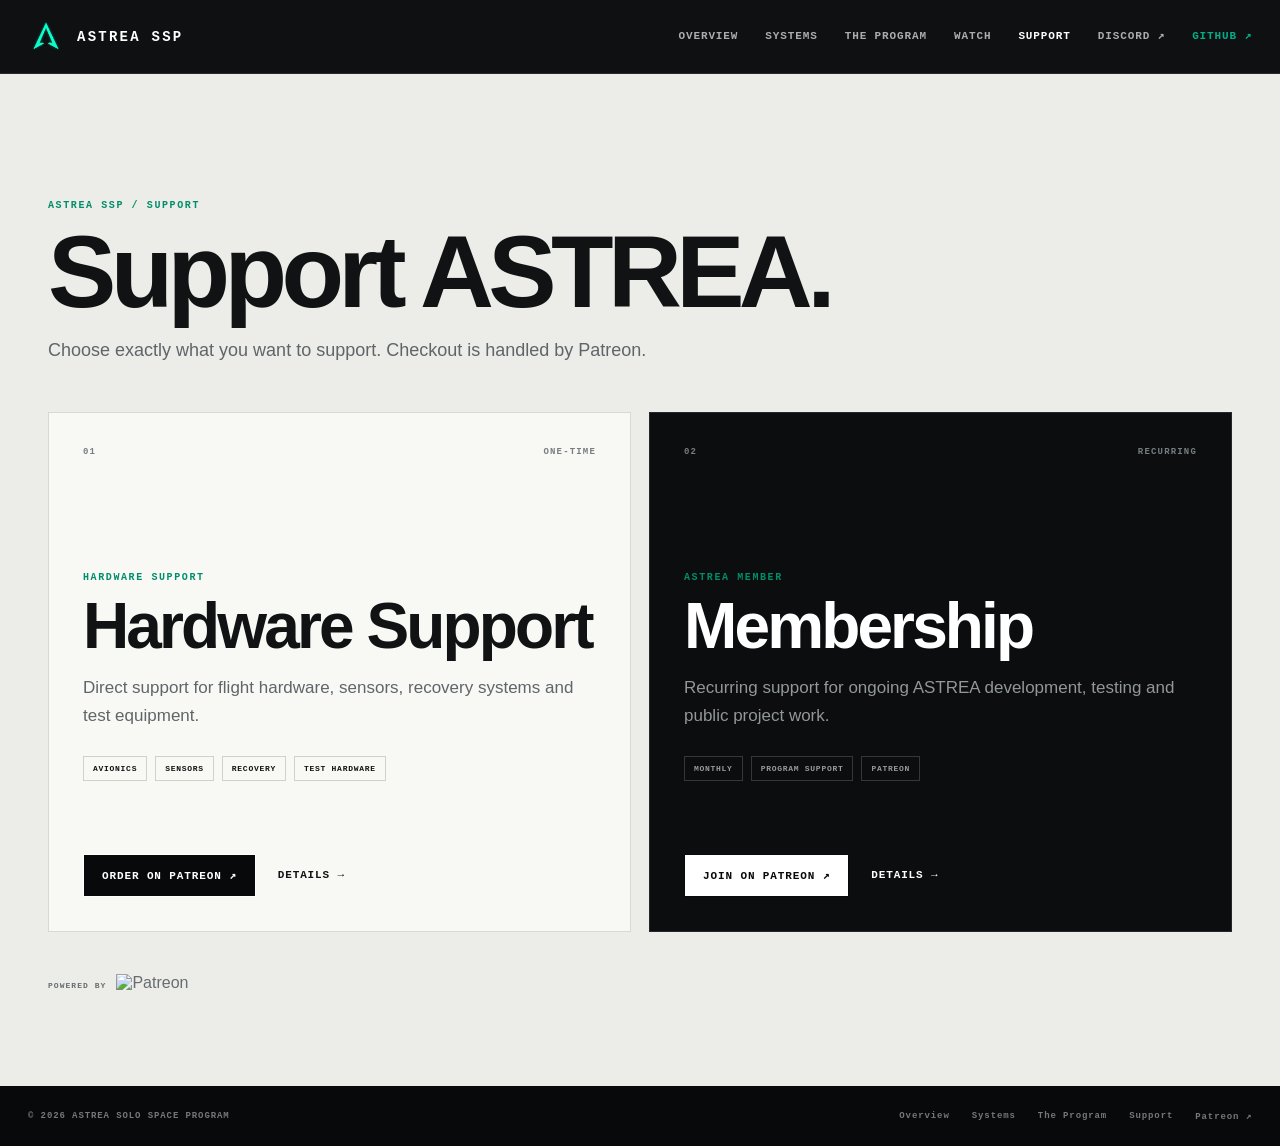
==== support/index.html @ f7ede466 "Simplify ASTREA support into direct catalog" ====
<!doctype html>
<html lang="en">
<head>
  <meta charset="utf-8">
  <meta name="viewport" content="width=device-width,initial-scale=1">
  <meta name="description" content="Support ASTREA Solo Space Program.">
  <title>Support - ASTREA SSP</title>
  <link rel="stylesheet" href="/assets/site.css">
  <link rel="stylesheet" href="/assets/support.css">
  <link rel="icon" href="/favicon.png">
</head>
<body data-page="support">
<header class="site-header">
  <a class="brand" href="/" aria-label="ASTREA SSP home">
    <img class="brand-logo" src="/logo.png" alt="ASTREA SSP logo">
    <span>ASTREA SSP</span>
  </a>
  <button class="nav-toggle" aria-label="Open navigation" aria-expanded="false" data-i18n="menu">MENU</button>
  <nav class="nav">
    <a href="/" data-i18n="nav_overview">Overview</a>
    <a href="/projects" data-i18n="nav_projects">Systems</a>
    <a href="/about" data-i18n="nav_about">The Program</a>
    <a href="https://watch.astreassp.de/" data-i18n="nav_watch">Watch</a>
    <a class="active" href="/support">Support</a>
    <a href="https://discord.gg/NRd868Dkj2" target="_blank" rel="noreferrer" data-i18n="nav_discord">Discord ↗</a>
    <a class="nav-github" href="https://github.com/ASTREA-SSP" target="_blank" rel="noreferrer" data-i18n="nav_github">GitHub ↗</a>
  </nav>
</header>
<main class="support-main">
  <section class="support-top">
    <p class="eyebrow">ASTREA SSP / SUPPORT</p>
    <h1 data-support="title">Support ASTREA.</h1>
    <p data-support="lead">Choose exactly what you want to support. Checkout is handled by Patreon.</p>
  </section>

  <section class="support-products">
    <article class="support-product-card">
      <div class="support-product-topline">
        <span>01</span>
        <span data-support="hardware_type">ONE-TIME</span>
      </div>
      <div>
        <p class="eyebrow">HARDWARE SUPPORT</p>
        <h2 data-support="hardware_title">Hardware Support</h2>
        <p data-support="hardware_copy">Direct support for flight hardware, sensors, recovery systems and test equipment.</p>
        <div class="support-tags">
          <span>AVIONICS</span><span>SENSORS</span><span>RECOVERY</span><span>TEST HARDWARE</span>
        </div>
      </div>
      <div class="support-card-actions">
        <a class="button button-dark" href="https://www.patreon.com/astreassp/shop" target="_blank" rel="noreferrer" data-support="hardware_order">ORDER ON PATREON ↗</a>
        <a class="text-link dark-link" href="/support/hardware" data-support="details">DETAILS →</a>
      </div>
    </article>

    <article class="support-product-card support-product-card-dark">
      <div class="support-product-topline">
        <span>02</span>
        <span data-support="member_type">RECURRING</span>
      </div>
      <div>
        <p class="eyebrow">ASTREA MEMBER</p>
        <h2 data-support="member_title">Membership</h2>
        <p data-support="member_copy">Recurring support for ongoing ASTREA development, testing and public project work.</p>
        <div class="support-tags">
          <span>MONTHLY</span><span>PROGRAM SUPPORT</span><span>PATREON</span>
        </div>
      </div>
      <div class="support-card-actions">
        <a class="button button-light" href="https://www.patreon.com/astreassp/membership" target="_blank" rel="noreferrer" data-support="member_join">JOIN ON PATREON ↗</a>
        <a class="text-link" href="/support/member" data-support="details">DETAILS →</a>
      </div>
    </article>
  </section>

  <div class="support-powered-wrap"><a class="patreon-line" href="https://patreon.com/astreassp" target="_blank" rel="noreferrer">
  <span>POWERED BY</span>
  <img src="https://c14.patreon.com/thumbnail_Patreon_Wordmark_fb38c295a1.png" alt="Patreon">
</a></div>
</main>
<footer class="footer">
  <span data-i18n="copyright">© 2026 ASTREA SOLO SPACE PROGRAM</span>
  <div>
    <a href="/" data-i18n="nav_overview">Overview</a>
    <a href="/projects" data-i18n="nav_projects">Systems</a>
    <a href="/about" data-i18n="nav_about">The Program</a>
    <a href="/support">Support</a>
    <a href="https://patreon.com/astreassp" target="_blank" rel="noreferrer">Patreon ↗</a>
  </div>
</footer>
<script src="/assets/site.js"></script>
<script src="/assets/support.js"></script>
</body>
</html>
---- assets/site.css ----
:root{--black:#08090a;--ink:#101214;--white:#f5f5f2;--paper:#ecece8;--muted:#85898c;--line:#d8d9d5;--dark-line:#292c2e;--accent:#00ffc8;--max:1240px}
*{box-sizing:border-box}html{scroll-behavior:smooth}body{margin:0;background:var(--paper);color:var(--ink);font-family:Arial,Helvetica,sans-serif}a{color:inherit;text-decoration:none}p{line-height:1.65}
.site-header{height:74px;padding:0 28px;display:flex;align-items:center;justify-content:space-between;background:rgba(8,9,10,.97);color:#fff;border-bottom:1px solid var(--dark-line);position:sticky;top:0;z-index:20}.brand{display:flex;align-items:center;gap:13px;font:800 14px/1 monospace;letter-spacing:.16em}.brand-logo{width:36px;height:36px;object-fit:contain}.nav{display:flex;align-items:center;gap:27px;font:600 11px/1 monospace;text-transform:uppercase;letter-spacing:.08em}.nav a{opacity:.65}.nav a:hover,.nav a.active{opacity:1}.nav-github{color:var(--accent)!important}.nav-toggle{display:none;background:none;color:#fff;border:0;font:700 11px monospace}
.hero{position:relative;min-height:calc(100vh - 74px);background:var(--black);color:#fff;overflow:hidden;display:grid;grid-template-columns:1.05fr .95fr;padding:clamp(50px,8vw,110px) max(28px,calc((100vw - var(--max))/2));gap:50px;align-items:center}.hero-copy{position:relative;z-index:3;max-width:700px}.eyebrow,.section-label{font:700 10px/1.3 monospace;letter-spacing:.16em;text-transform:uppercase;color:var(--muted)}.hero .eyebrow{color:var(--accent)}h1,h2,h3{margin:0;line-height:.98;letter-spacing:-.045em}.hero h1{font-size:clamp(54px,7.2vw,108px);max-width:850px;margin:18px 0 28px}.hero-lead{max-width:610px;color:#aeb2b5;font-size:18px}.hero-actions{display:flex;align-items:center;gap:28px;margin-top:38px}.button{display:inline-flex;gap:18px;align-items:center;padding:14px 18px;border:1px solid currentColor;font:700 11px monospace;text-transform:uppercase;letter-spacing:.08em}.button-light{background:#fff;color:#08090a}.button-dark{background:#08090a;color:#fff}.text-link,.arrow-link{font:700 11px monospace;text-transform:uppercase;letter-spacing:.08em}.hero-meta{position:absolute;left:max(28px,calc((100vw - var(--max))/2));bottom:30px;right:max(28px,calc((100vw - var(--max))/2));display:flex;justify-content:space-between;color:#62676a;font:700 9px monospace;letter-spacing:.14em;z-index:3}.hero-grid{position:absolute;inset:0;background-image:linear-gradient(rgba(255,255,255,.035) 1px,transparent 1px),linear-gradient(90deg,rgba(255,255,255,.035) 1px,transparent 1px);background-size:50px 50px;mask-image:linear-gradient(to right,transparent,black 20%,black 80%,transparent)}
.hero-stage{position:absolute;right:4vw;bottom:8%;width:min(42vw,570px);height:min(62vh,620px);display:grid;place-items:center;overflow:hidden;border:1px solid rgba(255,255,255,.05);background:radial-gradient(circle at 58% 42%,rgba(200,255,0,.06),transparent 30%)}.hero-stage:before{content:"";position:absolute;width:78%;aspect-ratio:1;border:1px solid rgba(255,255,255,.08);border-radius:50%;transform:rotate(-17deg)}.hero-stage:after{content:"";position:absolute;width:110%;height:1px;background:rgba(255,255,255,.06);transform:rotate(-18deg)}.esp32-photo{position:relative;z-index:2;width:min(88%,560px);max-height:82%;object-fit:contain;transform:rotate(-8deg) translateY(8px);filter:drop-shadow(0 30px 34px rgba(0,0,0,.65))}.esp32-cutout{position:relative;width:min(75%,450px);aspect-ratio:1.38;transform:rotate(-7deg);filter:drop-shadow(0 30px 34px rgba(0,0,0,.65));z-index:2}.esp32-board{position:absolute;inset:8% 5%;background:linear-gradient(90deg,transparent 0 12%,rgba(0, 255, 221, 0.8) 12.4% 13%,transparent 13.4% 24%,rgba(0, 255, 170, 0.38) 24.4% 25%,transparent 25.4%),linear-gradient(0deg,transparent 0 18%,rgba(0, 255, 179, 0.45) 18.4% 19%,transparent 19.4% 43%,rgba(0, 255, 221, 0.45) 43.4% 44%,transparent 44.4%),#163b2a;border-radius:12px;border:1px solid rgba(255,255,255,.22);box-shadow:inset 0 0 0 2px rgba(0,0,0,.28),inset 0 0 35px rgba(0,0,0,.35)}.esp32-board:before{content:"ESP32";position:absolute;left:23%;top:39%;font:700 clamp(16px,2.4vw,28px)/1 Arial,sans-serif;letter-spacing:.14em;color:rgba(255,255,255,.76)}.esp32-board:after{content:"ASTREA / FLIGHT COMPUTER";position:absolute;left:23%;top:52%;font:600 clamp(7px,1vw,11px)/1 monospace;letter-spacing:.18em;color:rgba(0, 255, 179, 0.72)}.esp32-module{position:absolute;left:29%;top:23%;width:25%;height:49%;border-radius:5px;background:#22272a;border:1px solid rgba(255,255,255,.25);box-shadow:inset 0 0 18px rgba(0,0,0,.8)}.esp32-module:after{content:"";position:absolute;inset:9% 13%;background:repeating-linear-gradient(90deg,#a8aa9e 0 2px,transparent 2px 5px);opacity:.48}.esp32-pins{position:absolute;inset:5% 0;display:flex;justify-content:space-between}.esp32-pins span{width:4%;height:90%;background:repeating-linear-gradient(0deg,#b9b9ae 0 5px,transparent 5px 11px);opacity:.8}.esp32-label{position:absolute;bottom:9%;right:8%;font:600 9px/1 monospace;letter-spacing:.2em;color:rgba(255,255,255,.42)}.stage-caption{position:absolute;left:18px;right:18px;bottom:17px;display:flex;justify-content:space-between;gap:18px;z-index:3;color:#72777a;font:600 9px/1.4 monospace;letter-spacing:.12em}.stage-caption strong{color:var(--accent)}
.section{max-width:var(--max);margin:auto;padding:clamp(90px,12vw,170px) 28px}.intro{display:grid;grid-template-columns:.8fr 1.2fr;gap:60px}.intro h2,.roadmap h2,.mission-reason h2{font-size:clamp(42px,5.2vw,76px)}.intro-copy{max-width:720px}.intro-copy p{font-size:21px;color:#555b5e}
.program-banner{background:#111;color:#fff;padding:90px max(28px,calc((100vw - var(--max))/2));display:grid;grid-template-columns:.9fr 1.1fr;gap:70px}.program-banner h2{font-size:clamp(48px,6vw,84px);margin-top:16px}.program-banner p:last-child{max-width:650px;color:#9ba0a3;font-size:20px;align-self:end}
.project-feature{display:grid;grid-template-columns:1fr 1fr;min-height:720px}.project-feature.dark{background:var(--black);color:#fff}.project-image{min-height:520px;position:relative;overflow:hidden}.project-image.ic{background:radial-gradient(circle at 58% 44%,rgba(0, 255, 200, 0.13),transparent 23%),linear-gradient(135deg,#181c1e,#08090a)}.technical-lines{position:absolute;inset:15%;border:1px solid rgba(0, 255, 128, 0.16);transform:rotate(-9deg)}.technical-lines:before,.technical-lines:after{content:"";position:absolute;border:1px solid rgba(255,255,255,.08)}.technical-lines:before{inset:12% 28%}.technical-lines:after{inset:25% 12%}.image-caption{position:absolute;left:26px;bottom:24px;font:700 9px monospace;letter-spacing:.13em;color:#707578}.project-info{padding:clamp(55px,7vw,100px);display:flex;flex-direction:column;justify-content:center}.project-info h2{font-size:clamp(48px,6vw,88px);margin:15px 0 20px}.project-info>p:not(.eyebrow){max-width:570px;color:#aeb2b5;font-size:18px}.spec-list{margin:40px 0;max-width:570px}.spec-list div{display:flex;justify-content:space-between;gap:30px;padding:13px 0;border-top:1px solid var(--dark-line);font:700 10px monospace}.spec-list dt{color:#707578}.spec-list dd{margin:0;text-align:right}.project-feature.jo{background:#fff}.project-feature.jo .project-info>p:not(.eyebrow){color:#555b5e}.project-feature.jo .spec-list div{border-color:var(--line)}.jo-img{background:#111;color:#fff}.star-field{position:absolute;inset:0;background-image:radial-gradient(#fff 0 1px,transparent 1px);background-size:67px 67px;opacity:.24}.light-curve{position:absolute;left:9%;right:9%;top:47%;height:2px;background:var(--accent);box-shadow:0 0 20px rgba(0, 255, 213, 0.3);transform:rotate(-5deg)}
.roadmap{display:grid;grid-template-columns:.8fr 1.2fr;gap:60px}.roadmap-main{max-width:850px}.timeline{margin-top:55px}.timeline article{border-top:1px solid var(--line);padding:25px 0 28px;display:grid;grid-template-columns:140px 1fr;gap:20px}.timeline article span{font:700 10px monospace;color:#777}.timeline h3{font-size:25px;letter-spacing:-.025em}.timeline p{grid-column:2;margin:8px 0 0;color:#666}.timeline .current{border-color:#111}.timeline .current span{color:#009f92}
.statement{padding:clamp(100px,15vw,200px) 28px;text-align:center;background:var(--accent)}.statement h2{font-size:clamp(60px,9vw,130px);margin:20px auto 40px}.footer{padding:25px 28px;background:var(--black);color:#73787b;display:flex;justify-content:space-between;font:700 9px monospace;letter-spacing:.1em}.footer div{display:flex;gap:22px}
.page-hero{background:var(--black);color:#fff;padding:clamp(100px,13vw,180px) max(28px,calc((100vw - var(--max))/2));min-height:520px}.page-hero h1{font-size:clamp(58px,8vw,112px);margin:20px 0}.page-hero>p:last-child{max-width:650px;color:#aeb2b5;font-size:19px}.project-index{max-width:var(--max);margin:auto;padding:100px 28px}.index-card{display:grid;grid-template-columns:100px 1fr;padding:55px 0;border-top:1px solid var(--line)}.index-card:last-child{border-bottom:1px solid var(--line)}.index-no{font:700 10px monospace;color:#777}.index-card h2{font-size:clamp(45px,6vw,80px);margin:10px 0 15px}.index-card p:not(.eyebrow){max-width:650px;color:#5d6265}.detail-grid{max-width:var(--max);margin:auto;padding:120px 28px;display:grid;grid-template-columns:.8fr 1.2fr;gap:60px}.detail-grid h2{font-size:clamp(42px,5vw,70px)}.detail-grid p{font-size:19px;color:#555b5e;max-width:700px}.principles{display:grid;grid-template-columns:repeat(3,1fr);background:#111;color:#fff}.principles article{padding:65px 40px;border-right:1px solid var(--dark-line)}.principles article:last-child{border-right:0}.principles span{font:700 10px monospace;color:var(--accent)}.principles h3{font-size:30px;margin:30px 0 15px}.principles p{color:#94999c}.about-roadmap{background:#e2e3df;max-width:none;padding-left:max(28px,calc((100vw - var(--max))/2));padding-right:max(28px,calc((100vw - var(--max))/2))}.about-roadmap{display:grid;grid-template-columns:.8fr 1.2fr}.about-roadmap h2{font-size:60px;margin-bottom:20px}.about-roadmap p{max-width:680px;color:#555b5e}.mission-reason{max-width:var(--max);margin:auto;display:grid;grid-template-columns:.8fr 1.2fr;gap:60px;padding:130px 28px}.reason-kicker{color:#008d6a;font:700 10px monospace;letter-spacing:.16em;text-transform:uppercase;margin-bottom:18px}.reason-copy{max-width:760px;color:#555b5e;font-size:21px}.reason-copy em{color:#111;font-style:normal;font-weight:700}.discord-strip{max-width:var(--max);margin:0 auto 100px;padding:30px 28px;border-top:1px solid var(--line);border-bottom:1px solid var(--line);display:flex;align-items:center;justify-content:space-between;gap:30px}.discord-strip h3{font-size:32px;margin:8px 0 0}.reveal{opacity:0;transform:translateY(18px);transition:opacity .65s ease,transform .65s ease}.reveal.is-visible{opacity:1;transform:none}
@media(max-width:900px){.hero-stage{position:relative;right:auto;bottom:auto;width:100%;height:420px;order:2}.hero{display:flex;flex-direction:column;align-items:stretch}.mission-reason,.program-banner{grid-template-columns:1fr}}
@media(max-width:800px){.site-header{padding:0 18px}.nav-toggle{display:block}.nav{position:absolute;display:none;left:0;right:0;top:74px;background:#08090a;padding:25px 20px;flex-direction:column;align-items:flex-start;border-bottom:1px solid var(--dark-line)}.nav.is-open{display:flex}.hero{grid-template-columns:1fr;min-height:auto;padding-top:85px;padding-bottom:100px}.hero-graphic{height:420px;order:2}.hero-meta{bottom:20px;left:20px;right:20px}.intro,.roadmap,.detail-grid,.mission-reason,.about-roadmap{grid-template-columns:1fr}.project-feature{grid-template-columns:1fr}.project-feature .project-info{order:2}.project-image{min-height:400px}.principles{grid-template-columns:1fr}.principles article{border-right:0;border-bottom:1px solid var(--dark-line)}.footer{flex-direction:column;gap:18px}.index-card{grid-template-columns:55px 1fr}.discord-strip{align-items:flex-start;flex-direction:column}.statement{text-align:left}.hero h1{font-size:clamp(50px,14vw,78px)}.timeline article{grid-template-columns:1fr}.timeline p{grid-column:1}}
@media(prefers-reduced-motion:reduce){html{scroll-behavior:auto}.reveal{opacity:1;transform:none;transition:none}}
---- assets/support.css ----
.support-main{background:var(--paper);min-height:calc(100vh - 74px)}.support-top{max-width:var(--max);margin:auto;padding:clamp(70px,9vw,115px) 28px 46px}.support-top .eyebrow{color:#008d6a}.support-top h1{margin:14px 0 18px;font-size:clamp(58px,8vw,108px);line-height:.9;letter-spacing:-.055em}.support-top>p:last-child{max-width:670px;margin:0;color:#5f6568;font-size:18px}.support-products{max-width:var(--max);margin:auto;padding:0 28px 32px;display:grid;grid-template-columns:1fr 1fr;gap:18px}.support-product-card{min-height:520px;padding:34px;display:flex;flex-direction:column;justify-content:space-between;border:1px solid var(--line);background:#f8f8f5}.support-product-card-dark{background:#0b0d0e;color:#fff;border-color:#24282a}.support-product-topline{display:flex;justify-content:space-between;gap:20px;font:700 9px/1.2 monospace;letter-spacing:.13em;color:#777d80}.support-product-card .eyebrow{margin-top:76px;color:#008d6a}.support-product-card h2{margin:12px 0 16px;font-size:clamp(42px,5vw,68px);line-height:.95;letter-spacing:-.045em}.support-product-card p:not(.eyebrow){max-width:540px;color:#5f6568;font-size:17px}.support-product-card-dark p:not(.eyebrow){color:#92979a}.support-tags{display:flex;flex-wrap:wrap;gap:8px;margin-top:26px}.support-tags span{padding:7px 9px;border:1px solid #cfd1ce;font:700 8px monospace;letter-spacing:.09em}.support-product-card-dark .support-tags span{border-color:#33383a;color:#969c9f}.support-card-actions{display:flex;align-items:center;gap:22px;margin-top:36px;flex-wrap:wrap}.support-powered-wrap{max-width:var(--max);margin:0 auto;padding:10px 28px 90px}.patreon-line{display:inline-flex;align-items:center;gap:10px;color:#676c6f}.patreon-line>span{font:700 8px monospace;letter-spacing:.13em}.patreon-line img{display:block;width:82px;height:22px;object-fit:contain}.support-detail{padding:48px max(28px,calc((100vw - var(--max))/2)) 100px}.support-back{display:inline-block;margin-bottom:34px;font:700 9px monospace;letter-spacing:.12em;color:#686e71}.support-single{display:grid;grid-template-columns:minmax(0,1.35fr) minmax(300px,.65fr);border:1px solid var(--line);background:#f8f8f5}.support-single-copy{padding:clamp(42px,6vw,80px)}.support-single-copy h1{margin:28px 0 24px;font-size:clamp(60px,8vw,106px);line-height:.88;letter-spacing:-.055em}.support-single-copy>p{max-width:720px;color:#555b5e;font-size:19px}.support-list{list-style:none;padding:0;margin:40px 0 0;border-top:1px solid var(--line)}.support-list li{padding:16px 0;border-bottom:1px solid var(--line);font-size:15px}.support-buybox{padding:38px;display:flex;flex-direction:column;justify-content:end;align-items:flex-start;gap:18px;background:#0b0d0e;color:#fff}.support-buy-label{color:var(--accent);font:700 9px monospace;letter-spacing:.14em}.support-buybox>strong{font-size:31px;letter-spacing:-.03em}.support-buybox .patreon-line{margin-top:4px;color:#8c9295}.support-buybox .patreon-line img{filter:invert(1) grayscale(1)}@media(max-width:900px){.support-products,.support-single{grid-template-columns:1fr}.support-product-card{min-height:440px}.support-buybox{min-height:280px}}@media(max-width:700px){.support-top{padding:58px 18px 30px}.support-products{padding:0 18px 28px}.support-product-card{padding:26px;min-height:410px}.support-product-card .eyebrow{margin-top:48px}.support-powered-wrap{padding:8px 18px 70px}.support-detail{padding:34px 18px 80px}.support-single-copy{padding:32px 24px}.support-single-copy h1{font-size:clamp(52px,16vw,76px)}.support-buybox{padding:30px 24px}}
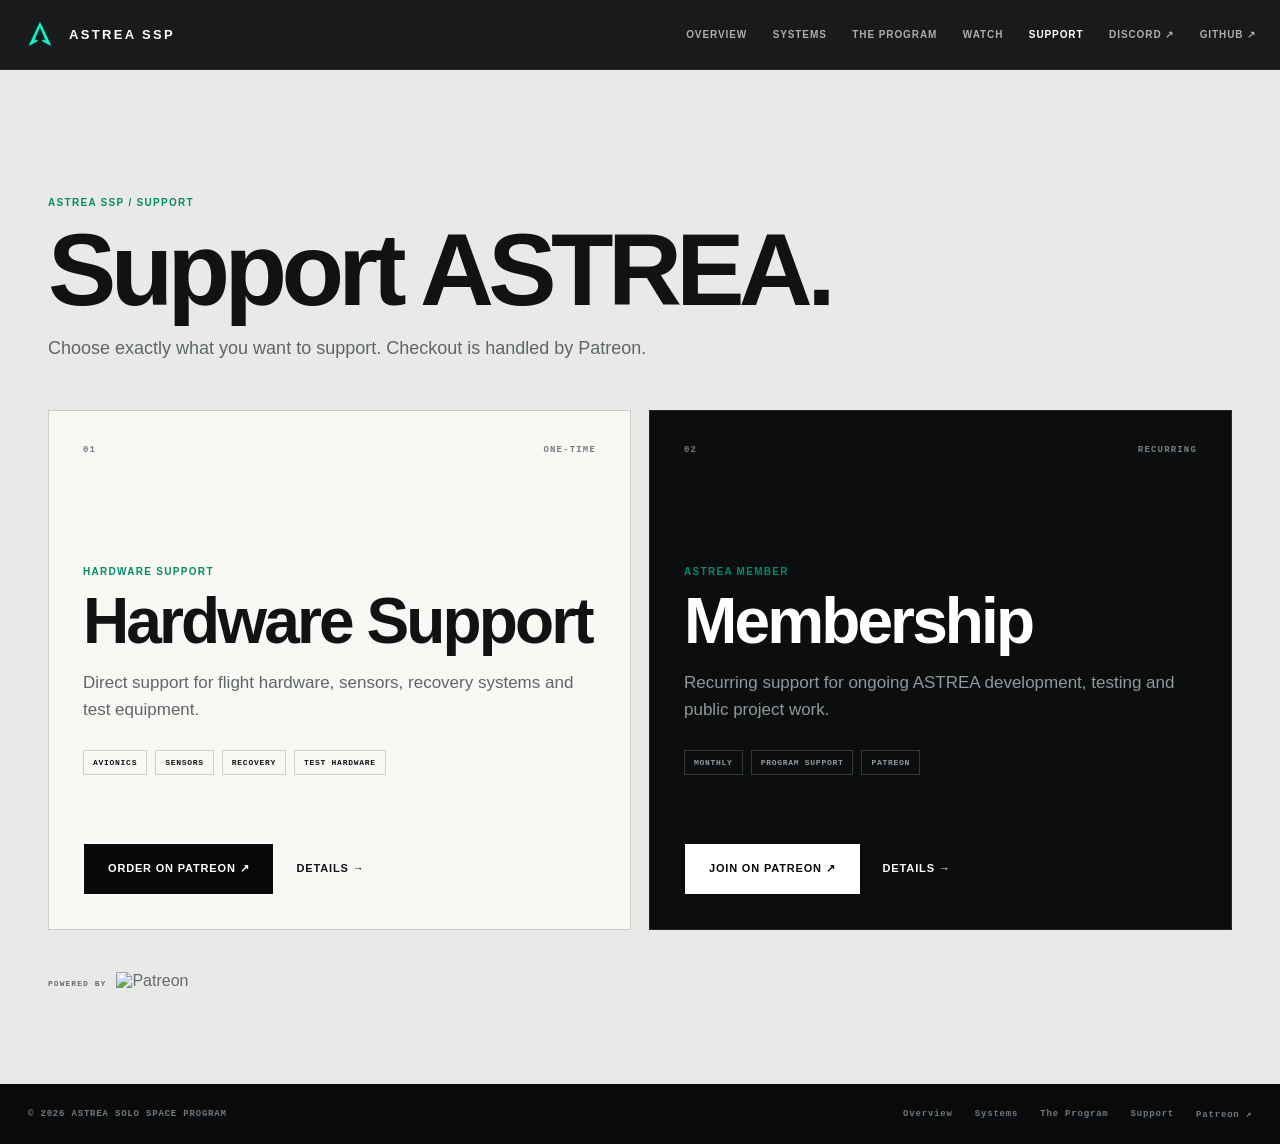
==== commit ee7dc353: "Apply unified aerospace design language" ====
--- a/support/index.html
+++ b/support/index.html
@@ -1,13 +1,25 @@
 <!doctype html>
-<html lang="en">
+<html lang="de">
 <head>
   <meta charset="utf-8">
   <meta name="viewport" content="width=device-width,initial-scale=1">
-  <meta name="description" content="Support ASTREA Solo Space Program.">
-  <title>Support - ASTREA SSP</title>
+  <meta name="description" content="Unterstütze die Entwicklung von ASTREA SSP. Erfahre, wie du Hardware, Tests und die Dokumentation unserer Raumfahrtprojekte fördern kannst.">
+  <title>ASTREA SSP unterstützen | Hardware & Mitgliedschaft</title>
   <link rel="stylesheet" href="/assets/site.css">
+<link rel="stylesheet" href="/assets/aerospace.css">
   <link rel="stylesheet" href="/assets/support.css">
   <link rel="icon" href="/favicon.png">
+
+  <link rel="canonical" href="https://astreassp.de/support">
+  <meta name="robots" content="index,follow,max-snippet:-1">
+  <meta property="og:type" content="website">
+  <meta property="og:locale" content="de_DE">
+  <meta property="og:site_name" content="ASTREA SSP">
+  <meta property="og:title" content="ASTREA SSP unterstützen | Hardware & Mitgliedschaft">
+  <meta property="og:description" content="Unterstütze die Entwicklung von ASTREA SSP. Erfahre, wie du Hardware, Tests und die Dokumentation unserer Raumfahrtprojekte fördern kannst.">
+  <meta property="og:url" content="https://astreassp.de/support">
+  <meta property="og:image" content="https://astreassp.de/logo.png">
+  <meta name="twitter:card" content="summary">
 </head>
 <body data-page="support">
 <header class="site-header">
@@ -15,11 +27,11 @@
     <img class="brand-logo" src="/logo.png" alt="ASTREA SSP logo">
     <span>ASTREA SSP</span>
   </a>
-  <button class="nav-toggle" aria-label="Open navigation" aria-expanded="false" data-i18n="menu">MENU</button>
+  <button class="nav-toggle" aria-label="Open navigation" aria-expanded="false" data-i18n="menu">MENÜ</button>
   <nav class="nav">
-    <a href="/" data-i18n="nav_overview">Overview</a>
-    <a href="/projects" data-i18n="nav_projects">Systems</a>
-    <a href="/about" data-i18n="nav_about">The Program</a>
+    <a href="/" data-i18n="nav_overview">Übersicht</a>
+    <a href="/projects" data-i18n="nav_projects">Systeme</a>
+    <a href="/about" data-i18n="nav_about">Das Programm</a>
     <a href="https://watch.astreassp.de/" data-i18n="nav_watch">Watch</a>
     <a class="active" href="/support">Support</a>
     <a href="https://discord.gg/NRd868Dkj2" target="_blank" rel="noreferrer" data-i18n="nav_discord">Discord ↗</a>
@@ -29,26 +41,26 @@
 <main class="support-main">
   <section class="support-top">
     <p class="eyebrow">ASTREA SSP / SUPPORT</p>
-    <h1 data-support="title">Support ASTREA.</h1>
-    <p data-support="lead">Choose exactly what you want to support. Checkout is handled by Patreon.</p>
+    <h1 data-support="title">ASTREA unterstützen.</h1>
+    <p data-support="lead">Wähle direkt, was du unterstützen willst. Der Checkout läuft über Patreon.</p>
   </section>
 
   <section class="support-products">
     <article class="support-product-card">
       <div class="support-product-topline">
         <span>01</span>
-        <span data-support="hardware_type">ONE-TIME</span>
+        <span data-support="hardware_type">EINMALIG</span>
       </div>
       <div>
         <p class="eyebrow">HARDWARE SUPPORT</p>
         <h2 data-support="hardware_title">Hardware Support</h2>
-        <p data-support="hardware_copy">Direct support for flight hardware, sensors, recovery systems and test equipment.</p>
+        <p data-support="hardware_copy">Direkter Support für Flughardware, Sensoren, Bergungssysteme und Testequipment.</p>
         <div class="support-tags">
           <span>AVIONICS</span><span>SENSORS</span><span>RECOVERY</span><span>TEST HARDWARE</span>
         </div>
       </div>
       <div class="support-card-actions">
-        <a class="button button-dark" href="https://www.patreon.com/astreassp/shop" target="_blank" rel="noreferrer" data-support="hardware_order">ORDER ON PATREON ↗</a>
+        <a class="button button-dark" href="https://www.patreon.com/astreassp/shop" target="_blank" rel="noreferrer" data-support="hardware_order">AUF PATREON ORDERN ↗</a>
         <a class="text-link dark-link" href="/support/hardware" data-support="details">DETAILS →</a>
       </div>
     </article>
@@ -56,18 +68,18 @@
     <article class="support-product-card support-product-card-dark">
       <div class="support-product-topline">
         <span>02</span>
-        <span data-support="member_type">RECURRING</span>
+        <span data-support="member_type">WIEDERKEHREND</span>
       </div>
       <div>
         <p class="eyebrow">ASTREA MEMBER</p>
         <h2 data-support="member_title">Membership</h2>
-        <p data-support="member_copy">Recurring support for ongoing ASTREA development, testing and public project work.</p>
+        <p data-support="member_copy">Wiederkehrender Support für laufende ASTREA Entwicklung, Tests und öffentliche Projektarbeit.</p>
         <div class="support-tags">
           <span>MONTHLY</span><span>PROGRAM SUPPORT</span><span>PATREON</span>
         </div>
       </div>
       <div class="support-card-actions">
-        <a class="button button-light" href="https://www.patreon.com/astreassp/membership" target="_blank" rel="noreferrer" data-support="member_join">JOIN ON PATREON ↗</a>
+        <a class="button button-light" href="https://www.patreon.com/astreassp/membership" target="_blank" rel="noreferrer" data-support="member_join">AUF PATREON BEITRETEN ↗</a>
         <a class="text-link" href="/support/member" data-support="details">DETAILS →</a>
       </div>
     </article>
@@ -81,9 +93,9 @@
 <footer class="footer">
   <span data-i18n="copyright">© 2026 ASTREA SOLO SPACE PROGRAM</span>
   <div>
-    <a href="/" data-i18n="nav_overview">Overview</a>
-    <a href="/projects" data-i18n="nav_projects">Systems</a>
-    <a href="/about" data-i18n="nav_about">The Program</a>
+    <a href="/" data-i18n="nav_overview">Übersicht</a>
+    <a href="/projects" data-i18n="nav_projects">Systeme</a>
+    <a href="/about" data-i18n="nav_about">Das Programm</a>
     <a href="/support">Support</a>
     <a href="https://patreon.com/astreassp" target="_blank" rel="noreferrer">Patreon ↗</a>
   </div>
--- a/assets/aerospace.css
+++ b/assets/aerospace.css
@@ -0,0 +1,47 @@
+/* ASTREA visual system v4 | aerospace editorial, no synthetic interface chrome */
+:root{--accent:#6ac8bd;--paper:#e9eae7;--black:#07090b;--line:#cacdc9;--dark-line:#33383b}
+html{scroll-padding-top:72px}
+body{font-family:Arial,Helvetica,sans-serif;-webkit-font-smoothing:antialiased}
+::selection{background:#a8d2ca;color:#07090b}
+.site-header{height:70px;border-bottom:1px solid #272b2f;background:#090b0dee;backdrop-filter:blur(16px);padding:0 max(24px,calc((100vw - 1500px)/2))}
+.brand{font-family:Arial,Helvetica,sans-serif;font-size:13px;letter-spacing:.18em;font-weight:800}
+.brand-logo{width:32px;height:32px}
+.nav{gap:clamp(12px,2vw,30px)}.nav a{font:700 10px/1.4 Arial,Helvetica,sans-serif;letter-spacing:.09em;color:#fff;opacity:.64;transition:opacity .2s}.nav a.active,.nav a:hover{opacity:1}.nav-github{color:#fff!important}
+h1,h2,h3{letter-spacing:-.06em}p{line-height:1.64}.eyebrow,.section-label{font:700 10px/1.5 Arial,Helvetica,sans-serif;letter-spacing:.13em}
+.button{font:800 11px/1.2 Arial,Helvetica,sans-serif;letter-spacing:.075em;padding:18px 24px;transition:background-color .2s,color .2s,transform .2s}.button:hover{transform:translateY(-2px)}.button-light:hover{background:#d6dedb}.button-dark:hover{background:#313a3c}.text-link,.arrow-link{font:800 11px/1.4 Arial,Helvetica,sans-serif;letter-spacing:.08em}
+.hero-grid,.hero-stage:before,.hero-stage:after,.technical-lines,.star-field{display:none!important}
+.hero{background:#080a0c;grid-template-columns:1fr;align-items:end;min-height:min(850px,calc(100svh - 70px));padding:140px max(28px,calc((100vw - 1320px)/2)) 100px;gap:0}
+.hero:before{content:"";position:absolute;inset:0;background:linear-gradient(90deg,#080a0cf5 0%,#080a0cbd 42%,#080a0c3a 83%),radial-gradient(ellipse at 80% 50%,#4b54571a,transparent 55%);z-index:1;pointer-events:none}
+.hero-copy{max-width:790px}.hero h1{font-size:clamp(69px,9.3vw,142px);line-height:.9;letter-spacing:-.075em;margin:23px 0 34px;max-width:1000px}.hero-lead{max-width:520px;font-size:clamp(16px,1.6vw,20px);color:#c1c7c9}.hero .eyebrow{color:#c6d0ce}.hero-actions{margin-top:45px}.hero-meta{left:max(28px,calc((100vw - 1320px)/2));right:max(28px,calc((100vw - 1320px)/2));bottom:25px;color:#9b9e9f}
+.hero-stage{right:-3vw;bottom:8%;width:min(57vw,800px);height:min(80vh,760px);border:0;background:transparent;opacity:.75;z-index:0;transform:rotate(-2deg)}
+.hero-stage .esp32-photo{width:min(100%,760px);max-height:95%;transform:rotate(-6deg);filter:drop-shadow(0 65px 55px #000)}
+.stage-caption{display:none}
+.section{max-width:1376px}.intro{padding-top:145px;padding-bottom:145px;gap:65px}.intro h2,.roadmap h2,.mission-reason h2{font-size:clamp(46px,5.7vw,85px);line-height:1.01}.intro-copy p{font-size:clamp(18px,1.7vw,22px)}
+.program-banner{background:#141719;padding-top:125px;padding-bottom:125px}.program-banner h2{line-height:.98}
+.project-feature{min-height:680px}.project-feature.dark{background:#090c0f}.project-image.ic{background:#070a0c}.project-image.ic:before{content:"";position:absolute;inset:0;background-image:url('/assets/icarus-m1-board.svg');background-size:90% auto;background-position:center;background-repeat:no-repeat;filter:drop-shadow(0 30px 48px #000);opacity:.92}
+.project-image.jo-img{background:radial-gradient(circle at 48% 44%,#293b4a 0,#101820 26%,#080d12 67%)}.project-image.jo-img:after{content:"";position:absolute;inset:15%;background:radial-gradient(ellipse at 50% 50%,transparent 35%,#0009 100%),repeating-linear-gradient(180deg,transparent 0 41px,#90a6b31a 42px);opacity:.65}
+.light-curve{background:#d1e9e3;box-shadow:none;height:1px}
+.project-info{padding:clamp(55px,6.5vw,105px)}.project-info h2{font-size:clamp(62px,7vw,104px)}
+.project-feature.jo{background:#eff0ed}
+.image-caption{color:#b7bfc0;letter-spacing:.15em}
+.project-feature .spec-list div{border-color:#414749}.project-feature.jo .spec-list div{border-color:#c8cdcb}
+.roadmap{padding-top:145px;padding-bottom:145px}.timeline .current span,.reason-kicker{color:#496d68}
+.mission-reason{padding-top:145px;padding-bottom:145px}
+.discord-strip{margin-bottom:120px}
+.statement{background:#d5dbd6;padding:130px 28px}.statement h2{font-size:clamp(62px,9vw,132px)}
+.footer{background:#080a0c;letter-spacing:.09em;gap:20px}
+.page-hero{min-height:clamp(480px,75vh,760px);background:linear-gradient(130deg,#0a0c0e 20%,#1b2023 100%);display:flex;flex-direction:column;justify-content:end;padding-top:120px;padding-bottom:85px;position:relative;overflow:hidden}
+.page-hero:after{content:"ASTREA / SSP";position:absolute;right:5%;top:42%;font:800 clamp(80px,16vw,260px)/1 Arial;letter-spacing:-.09em;white-space:nowrap;color:#ffffff04;pointer-events:none}
+.page-hero h1{font-size:clamp(68px,10vw,150px);line-height:.92;max-width:1200px;position:relative;z-index:1}
+.page-hero>p:last-child{font-size:clamp(17px,1.6vw,22px);line-height:1.55;position:relative;z-index:1}
+.detail-grid{padding-top:140px;padding-bottom:140px}.detail-grid h2{line-height:1.02}
+.principles{background:#15191c}.principles article{padding:80px 42px}.principles span{color:#a4c4bd}
+.project-index{max-width:1376px}.index-card{padding:75px 0;transition:opacity .2s}.index-card:hover{opacity:.68}.index-card h2{font-size:clamp(60px,8vw,112px)}
+.av-home-link{display:inline-flex;align-items:center;gap:20px;margin-top:24px;font:800 11px Arial,sans-serif;letter-spacing:.1em;text-transform:uppercase;border-bottom:1px solid currentColor;padding:10px 0}
+.as-project-media{display:block;width:100%;max-height:460px;object-fit:contain}
+.as-project-media--board{background:#080a0c;padding:30px}
+.as-index-subnote{font:700 10px Arial,sans-serif;letter-spacing:.12em;color:#66827d}
+.as-project-document{padding:90px max(28px,calc((100vw - 1240px)/2));background:#101517;color:#fff}.as-project-document h2{font-size:clamp(43px,6vw,76px);max-width:900px}.as-project-document p{max-width:600px;color:#a9b6b6;font-size:19px}.as-project-document a{display:inline-block;border-bottom:1px solid #a9b6b6;padding:14px 0;margin-top:22px;font:700 12px Arial;letter-spacing:.06em}
+@media(max-width:1000px){.hero-stage{width:62vw;opacity:.3;right:-16vw;bottom:9%}.hero-copy{max-width:780px}.hero h1{font-size:clamp(65px,11vw,110px)}}
+@media(max-width:800px){.site-header{padding:0 18px}.nav{top:70px;gap:22px}.nav a{font-size:12px}.hero{min-height:calc(90svh - 70px);padding:115px 23px 100px;display:flex;justify-content:center}.hero h1{font-size:clamp(57px,12.5vw,92px)}.hero-stage{position:absolute;order:initial;bottom:9%;right:-45%;width:110%;height:65%;opacity:.18}.hero-copy{z-index:4}.hero-meta{left:23px;right:23px}.hero-actions{flex-wrap:wrap;gap:24px}.program-banner,.intro,.roadmap,.mission-reason{gap:35px}.program-banner{padding:85px 25px}.project-feature{min-height:0}.project-image{min-height:360px}.project-info{padding:65px 25px}.project-image.ic:before{background-size:95% auto}.principles article{padding:55px 28px}.page-hero{min-height:500px;padding:120px 25px 75px}.page-hero h1{font-size:clamp(60px,12vw,100px)}.footer{padding:28px}.footer div{flex-wrap:wrap}.as-project-document{padding:70px 25px}.as-project-media--board{max-height:390px}}
+@media(prefers-reduced-motion:reduce){.button{transition:none}.reveal{opacity:1;transform:none}}
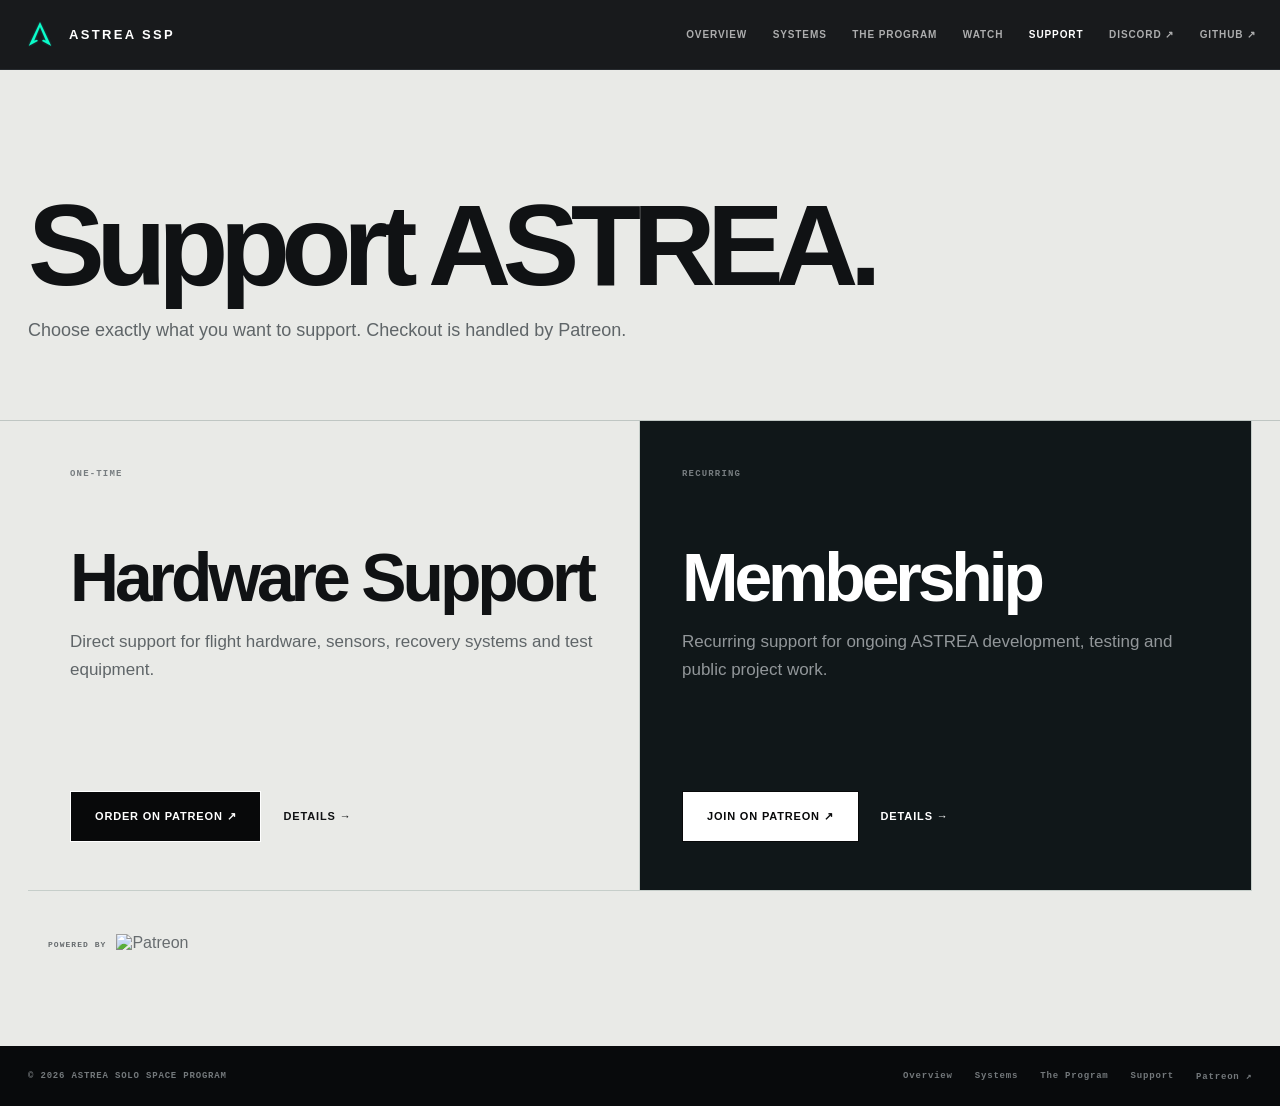
==== commit d9601868: "Remove redundant micro-labels from reports support and error page" ====
--- a/support/index.html
+++ b/support/index.html
@@ -40,7 +40,7 @@
 </header>
 <main class="support-main">
   <section class="support-top">
-    <p class="eyebrow">ASTREA SSP / SUPPORT</p>
+    
     <h1 data-support="title">ASTREA unterstützen.</h1>
     <p data-support="lead">Wähle direkt, was du unterstützen willst. Der Checkout läuft über Patreon.</p>
   </section>
@@ -48,16 +48,14 @@
   <section class="support-products">
     <article class="support-product-card">
       <div class="support-product-topline">
-        <span>01</span>
+        
         <span data-support="hardware_type">EINMALIG</span>
       </div>
       <div>
-        <p class="eyebrow">HARDWARE SUPPORT</p>
+        
         <h2 data-support="hardware_title">Hardware Support</h2>
         <p data-support="hardware_copy">Direkter Support für Flughardware, Sensoren, Bergungssysteme und Testequipment.</p>
-        <div class="support-tags">
-          <span>AVIONICS</span><span>SENSORS</span><span>RECOVERY</span><span>TEST HARDWARE</span>
-        </div>
+        
       </div>
       <div class="support-card-actions">
         <a class="button button-dark" href="https://www.patreon.com/astreassp/shop" target="_blank" rel="noreferrer" data-support="hardware_order">AUF PATREON ORDERN ↗</a>
@@ -67,16 +65,14 @@
 
     <article class="support-product-card support-product-card-dark">
       <div class="support-product-topline">
-        <span>02</span>
+        
         <span data-support="member_type">WIEDERKEHREND</span>
       </div>
       <div>
-        <p class="eyebrow">ASTREA MEMBER</p>
+        
         <h2 data-support="member_title">Membership</h2>
         <p data-support="member_copy">Wiederkehrender Support für laufende ASTREA Entwicklung, Tests und öffentliche Projektarbeit.</p>
-        <div class="support-tags">
-          <span>MONTHLY</span><span>PROGRAM SUPPORT</span><span>PATREON</span>
-        </div>
+        
       </div>
       <div class="support-card-actions">
         <a class="button button-light" href="https://www.patreon.com/astreassp/membership" target="_blank" rel="noreferrer" data-support="member_join">AUF PATREON BEITRETEN ↗</a>
--- a/assets/site.css
+++ b/assets/site.css
@@ -12,3 +12,12 @@
 @media(max-width:900px){.hero-stage{position:relative;right:auto;bottom:auto;width:100%;height:420px;order:2}.hero{display:flex;flex-direction:column;align-items:stretch}.mission-reason,.program-banner{grid-template-columns:1fr}}
 @media(max-width:800px){.site-header{padding:0 18px}.nav-toggle{display:block}.nav{position:absolute;display:none;left:0;right:0;top:74px;background:#08090a;padding:25px 20px;flex-direction:column;align-items:flex-start;border-bottom:1px solid var(--dark-line)}.nav.is-open{display:flex}.hero{grid-template-columns:1fr;min-height:auto;padding-top:85px;padding-bottom:100px}.hero-graphic{height:420px;order:2}.hero-meta{bottom:20px;left:20px;right:20px}.intro,.roadmap,.detail-grid,.mission-reason,.about-roadmap{grid-template-columns:1fr}.project-feature{grid-template-columns:1fr}.project-feature .project-info{order:2}.project-image{min-height:400px}.principles{grid-template-columns:1fr}.principles article{border-right:0;border-bottom:1px solid var(--dark-line)}.footer{flex-direction:column;gap:18px}.index-card{grid-template-columns:55px 1fr}.discord-strip{align-items:flex-start;flex-direction:column}.statement{text-align:left}.hero h1{font-size:clamp(50px,14vw,78px)}.timeline article{grid-template-columns:1fr}.timeline p{grid-column:1}}
 @media(prefers-reduced-motion:reduce){html{scroll-behavior:auto}.reveal{opacity:1;transform:none;transition:none}}
+
+/* Editorial sections without decorative micro-label columns. */
+.intro.intro--single,
+.roadmap.roadmap--single,
+.roadmap.about-roadmap.about-roadmap--single,
+.detail-grid.detail-grid--single{grid-template-columns:minmax(0,1fr)}
+.index-card.index-card--clean{grid-template-columns:minmax(0,1fr)}
+.intro.intro--single .intro-copy,.roadmap.roadmap--single .roadmap-main{max-width:1000px}
+.detail-grid.detail-grid--single > div{max-width:860px}
--- a/assets/aerospace.css
+++ b/assets/aerospace.css
@@ -45,3 +45,34 @@
 @media(max-width:1000px){.hero-stage{width:62vw;opacity:.3;right:-16vw;bottom:9%}.hero-copy{max-width:780px}.hero h1{font-size:clamp(65px,11vw,110px)}}
 @media(max-width:800px){.site-header{padding:0 18px}.nav{top:70px;gap:22px}.nav a{font-size:12px}.hero{min-height:calc(90svh - 70px);padding:115px 23px 100px;display:flex;justify-content:center}.hero h1{font-size:clamp(57px,12.5vw,92px)}.hero-stage{position:absolute;order:initial;bottom:9%;right:-45%;width:110%;height:65%;opacity:.18}.hero-copy{z-index:4}.hero-meta{left:23px;right:23px}.hero-actions{flex-wrap:wrap;gap:24px}.program-banner,.intro,.roadmap,.mission-reason{gap:35px}.program-banner{padding:85px 25px}.project-feature{min-height:0}.project-image{min-height:360px}.project-info{padding:65px 25px}.project-image.ic:before{background-size:95% auto}.principles article{padding:55px 28px}.page-hero{min-height:500px;padding:120px 25px 75px}.page-hero h1{font-size:clamp(60px,12vw,100px)}.footer{padding:28px}.footer div{flex-wrap:wrap}.as-project-document{padding:70px 25px}.as-project-media--board{max-height:390px}}
 @media(prefers-reduced-motion:reduce){.button{transition:none}.reveal{opacity:1;transform:none}}
+
+/* Real project imagery and visual documentation */
+.as-home-document{background:#121719;padding-top:90px;padding-bottom:100px;border-top:1px solid #293133}
+.as-home-document h2{margin:18px 0 18px}
+.as-home-document p{margin:0}
+.as-home-document .eyebrow{color:#9bbab5}
+.index-card{grid-template-columns:65px minmax(0,1fr) minmax(220px,.52fr);gap:32px;align-items:center}
+.as-index-visual{margin:0;min-width:0;position:relative;min-height:250px;display:grid;align-items:center;background:#101517;overflow:hidden}
+.as-index-visual img{width:100%;height:100%;max-height:350px;object-fit:contain;transition:transform .35s ease}
+.index-card:hover .as-index-visual img{transform:scale(1.04)}
+.as-index-visual figcaption{position:absolute;bottom:13px;left:16px;color:#9cabac;font:700 9px/1.4 monospace;letter-spacing:.08em}
+.as-science-visual{background:#10191f;color:#fff;position:relative;min-height:470px;display:grid;grid-template-columns:minmax(0,1.4fr) minmax(220px,.6fr);align-items:center;padding:50px max(28px,calc((100vw - 1320px)/2));gap:40px}
+.as-science-visual img{width:100%;height:auto;max-height:570px;object-fit:contain}
+.as-science-visual>div{align-self:end;padding-bottom:40px}
+.as-science-visual span{font:800 11px/1.5 monospace;letter-spacing:.12em;color:#9eb6ba}
+.as-science-visual p{font-size:clamp(16px,1.6vw,21px);line-height:1.6;color:#c2cbce}
+.as-science-visual a{display:inline-block;border-bottom:1px solid #ccc;padding:16px 0 8px;font:800 11px/1.4 Arial,sans-serif;letter-spacing:.08em}
+.as-flight-visual{background:#05090b}
+.as-flight-visual img{max-height:650px;filter:drop-shadow(0 30px 35px #000)}
+.as-jo-preview{position:absolute;inset:0;width:100%;height:100%;object-fit:cover;opacity:.88}
+.project-image.jo-img:after{display:none}
+.as-page-index{border-top:1px solid var(--line)}
+@media(max-width:950px){.index-card{grid-template-columns:40px 1fr;gap:20px}.as-index-visual{grid-column:2;min-height:230px}.as-science-visual{grid-template-columns:1fr}.as-science-visual>div{padding:0 0 20px}}
+@media(max-width:650px){.index-card{grid-template-columns:32px 1fr;padding:56px 0}.index-card h2{font-size:clamp(48px,13vw,80px)}.as-index-visual{min-height:180px}.as-science-visual{padding:32px 24px}.as-science-visual img{max-height:370px}.as-science-visual p{font-size:16px}}
+
+/* No reserved columns for removed section labels. */
+.intro.intro--single,
+.roadmap.roadmap--single,
+.roadmap.about-roadmap.about-roadmap--single,
+.detail-grid.detail-grid--single{grid-template-columns:minmax(0,1fr)}
+.index-card.index-card--clean{grid-template-columns:minmax(0,1fr)}
--- a/assets/support.css
+++ b/assets/support.css
@@ -1 +1,15 @@
-.support-main{background:var(--paper);min-height:calc(100vh - 74px)}.support-top{max-width:var(--max);margin:auto;padding:clamp(70px,9vw,115px) 28px 46px}.support-top .eyebrow{color:#008d6a}.support-top h1{margin:14px 0 18px;font-size:clamp(58px,8vw,108px);line-height:.9;letter-spacing:-.055em}.support-top>p:last-child{max-width:670px;margin:0;color:#5f6568;font-size:18px}.support-products{max-width:var(--max);margin:auto;padding:0 28px 32px;display:grid;grid-template-columns:1fr 1fr;gap:18px}.support-product-card{min-height:520px;padding:34px;display:flex;flex-direction:column;justify-content:space-between;border:1px solid var(--line);background:#f8f8f5}.support-product-card-dark{background:#0b0d0e;color:#fff;border-color:#24282a}.support-product-topline{display:flex;justify-content:space-between;gap:20px;font:700 9px/1.2 monospace;letter-spacing:.13em;color:#777d80}.support-product-card .eyebrow{margin-top:76px;color:#008d6a}.support-product-card h2{margin:12px 0 16px;font-size:clamp(42px,5vw,68px);line-height:.95;letter-spacing:-.045em}.support-product-card p:not(.eyebrow){max-width:540px;color:#5f6568;font-size:17px}.support-product-card-dark p:not(.eyebrow){color:#92979a}.support-tags{display:flex;flex-wrap:wrap;gap:8px;margin-top:26px}.support-tags span{padding:7px 9px;border:1px solid #cfd1ce;font:700 8px monospace;letter-spacing:.09em}.support-product-card-dark .support-tags span{border-color:#33383a;color:#969c9f}.support-card-actions{display:flex;align-items:center;gap:22px;margin-top:36px;flex-wrap:wrap}.support-powered-wrap{max-width:var(--max);margin:0 auto;padding:10px 28px 90px}.patreon-line{display:inline-flex;align-items:center;gap:10px;color:#676c6f}.patreon-line>span{font:700 8px monospace;letter-spacing:.13em}.patreon-line img{display:block;width:82px;height:22px;object-fit:contain}.support-detail{padding:48px max(28px,calc((100vw - var(--max))/2)) 100px}.support-back{display:inline-block;margin-bottom:34px;font:700 9px monospace;letter-spacing:.12em;color:#686e71}.support-single{display:grid;grid-template-columns:minmax(0,1.35fr) minmax(300px,.65fr);border:1px solid var(--line);background:#f8f8f5}.support-single-copy{padding:clamp(42px,6vw,80px)}.support-single-copy h1{margin:28px 0 24px;font-size:clamp(60px,8vw,106px);line-height:.88;letter-spacing:-.055em}.support-single-copy>p{max-width:720px;color:#555b5e;font-size:19px}.support-list{list-style:none;padding:0;margin:40px 0 0;border-top:1px solid var(--line)}.support-list li{padding:16px 0;border-bottom:1px solid var(--line);font-size:15px}.support-buybox{padding:38px;display:flex;flex-direction:column;justify-content:end;align-items:flex-start;gap:18px;background:#0b0d0e;color:#fff}.support-buy-label{color:var(--accent);font:700 9px monospace;letter-spacing:.14em}.support-buybox>strong{font-size:31px;letter-spacing:-.03em}.support-buybox .patreon-line{margin-top:4px;color:#8c9295}.support-buybox .patreon-line img{filter:invert(1) grayscale(1)}@media(max-width:900px){.support-products,.support-single{grid-template-columns:1fr}.support-product-card{min-height:440px}.support-buybox{min-height:280px}}@media(max-width:700px){.support-top{padding:58px 18px 30px}.support-products{padding:0 18px 28px}.support-product-card{padding:26px;min-height:410px}.support-product-card .eyebrow{margin-top:48px}.support-powered-wrap{padding:8px 18px 70px}.support-detail{padding:34px 18px 80px}.support-single-copy{padding:32px 24px}.support-single-copy h1{font-size:clamp(52px,16vw,76px)}.support-buybox{padding:30px 24px}}+.support-main{background:var(--paper);min-height:calc(100vh - 74px)}.support-top{max-width:var(--max);margin:auto;padding:clamp(70px,9vw,115px) 28px 46px}.support-top .eyebrow{color:#008d6a}.support-top h1{margin:14px 0 18px;font-size:clamp(58px,8vw,108px);line-height:.9;letter-spacing:-.055em}.support-top>p:last-child{max-width:670px;margin:0;color:#5f6568;font-size:18px}.support-products{max-width:var(--max);margin:auto;padding:0 28px 32px;display:grid;grid-template-columns:1fr 1fr;gap:18px}.support-product-card{min-height:520px;padding:34px;display:flex;flex-direction:column;justify-content:space-between;border:1px solid var(--line);background:#f8f8f5}.support-product-card-dark{background:#0b0d0e;color:#fff;border-color:#24282a}.support-product-topline{display:flex;justify-content:space-between;gap:20px;font:700 9px/1.2 monospace;letter-spacing:.13em;color:#777d80}.support-product-card .eyebrow{margin-top:76px;color:#008d6a}.support-product-card h2{margin:12px 0 16px;font-size:clamp(42px,5vw,68px);line-height:.95;letter-spacing:-.045em}.support-product-card p:not(.eyebrow){max-width:540px;color:#5f6568;font-size:17px}.support-product-card-dark p:not(.eyebrow){color:#92979a}.support-tags{display:flex;flex-wrap:wrap;gap:8px;margin-top:26px}.support-tags span{padding:7px 9px;border:1px solid #cfd1ce;font:700 8px monospace;letter-spacing:.09em}.support-product-card-dark .support-tags span{border-color:#33383a;color:#969c9f}.support-card-actions{display:flex;align-items:center;gap:22px;margin-top:36px;flex-wrap:wrap}.support-powered-wrap{max-width:var(--max);margin:0 auto;padding:10px 28px 90px}.patreon-line{display:inline-flex;align-items:center;gap:10px;color:#676c6f}.patreon-line>span{font:700 8px monospace;letter-spacing:.13em}.patreon-line img{display:block;width:82px;height:22px;object-fit:contain}.support-detail{padding:48px max(28px,calc((100vw - var(--max))/2)) 100px}.support-back{display:inline-block;margin-bottom:34px;font:700 9px monospace;letter-spacing:.12em;color:#686e71}.support-single{display:grid;grid-template-columns:minmax(0,1.35fr) minmax(300px,.65fr);border:1px solid var(--line);background:#f8f8f5}.support-single-copy{padding:clamp(42px,6vw,80px)}.support-single-copy h1{margin:28px 0 24px;font-size:clamp(60px,8vw,106px);line-height:.88;letter-spacing:-.055em}.support-single-copy>p{max-width:720px;color:#555b5e;font-size:19px}.support-list{list-style:none;padding:0;margin:40px 0 0;border-top:1px solid var(--line)}.support-list li{padding:16px 0;border-bottom:1px solid var(--line);font-size:15px}.support-buybox{padding:38px;display:flex;flex-direction:column;justify-content:end;align-items:flex-start;gap:18px;background:#0b0d0e;color:#fff}.support-buy-label{color:var(--accent);font:700 9px monospace;letter-spacing:.14em}.support-buybox>strong{font-size:31px;letter-spacing:-.03em}.support-buybox .patreon-line{margin-top:4px;color:#8c9295}.support-buybox .patreon-line img{filter:invert(1) grayscale(1)}@media(max-width:900px){.support-products,.support-single{grid-template-columns:1fr}.support-product-card{min-height:440px}.support-buybox{min-height:280px}}@media(max-width:700px){.support-top{padding:58px 18px 30px}.support-products{padding:0 18px 28px}.support-product-card{padding:26px;min-height:410px}.support-product-card .eyebrow{margin-top:48px}.support-powered-wrap{padding:8px 18px 70px}.support-detail{padding:34px 18px 80px}.support-single-copy{padding:32px 24px}.support-single-copy h1{font-size:clamp(52px,16vw,76px)}.support-buybox{padding:30px 24px}}
+/* Aerospace editorial alignment */
+.support-main{background:#e9eae7}
+.support-top{padding-top:110px;padding-bottom:75px;max-width:1376px}
+.support-top h1{font-size:clamp(69px,9vw,130px);letter-spacing:-.075em}
+.support-top .eyebrow,.support-product-card .eyebrow{color:#496c66}
+.support-products{max-width:1376px;gap:0;border-top:1px solid #bfc6c3}
+.support-product-card{border:0;border-right:1px solid #c6ceca;border-bottom:1px solid #c6ceca;background:#e9eae7;min-height:470px;padding:48px 42px}
+.support-product-card-dark{background:#101719;color:#fff}
+.support-product-card-dark .eyebrow{color:#a6c4be}
+.support-product-card h2{font-size:clamp(49px,5.3vw,76px);letter-spacing:-.06em}
+.support-single{background:#e9eae7;border-color:#bfc8c3}
+.support-buybox{background:#111719}.support-buy-label{color:#bad2cb}
+@media(max-width:900px){.support-product-card{border-right:0}.support-top{padding-top:75px}}
+@media(max-width:700px){.support-top{padding:70px 24px 36px}.support-products{padding:0 24px 30px}.support-product-card{padding:34px 22px}.support-detail{padding:35px 24px 90px}}
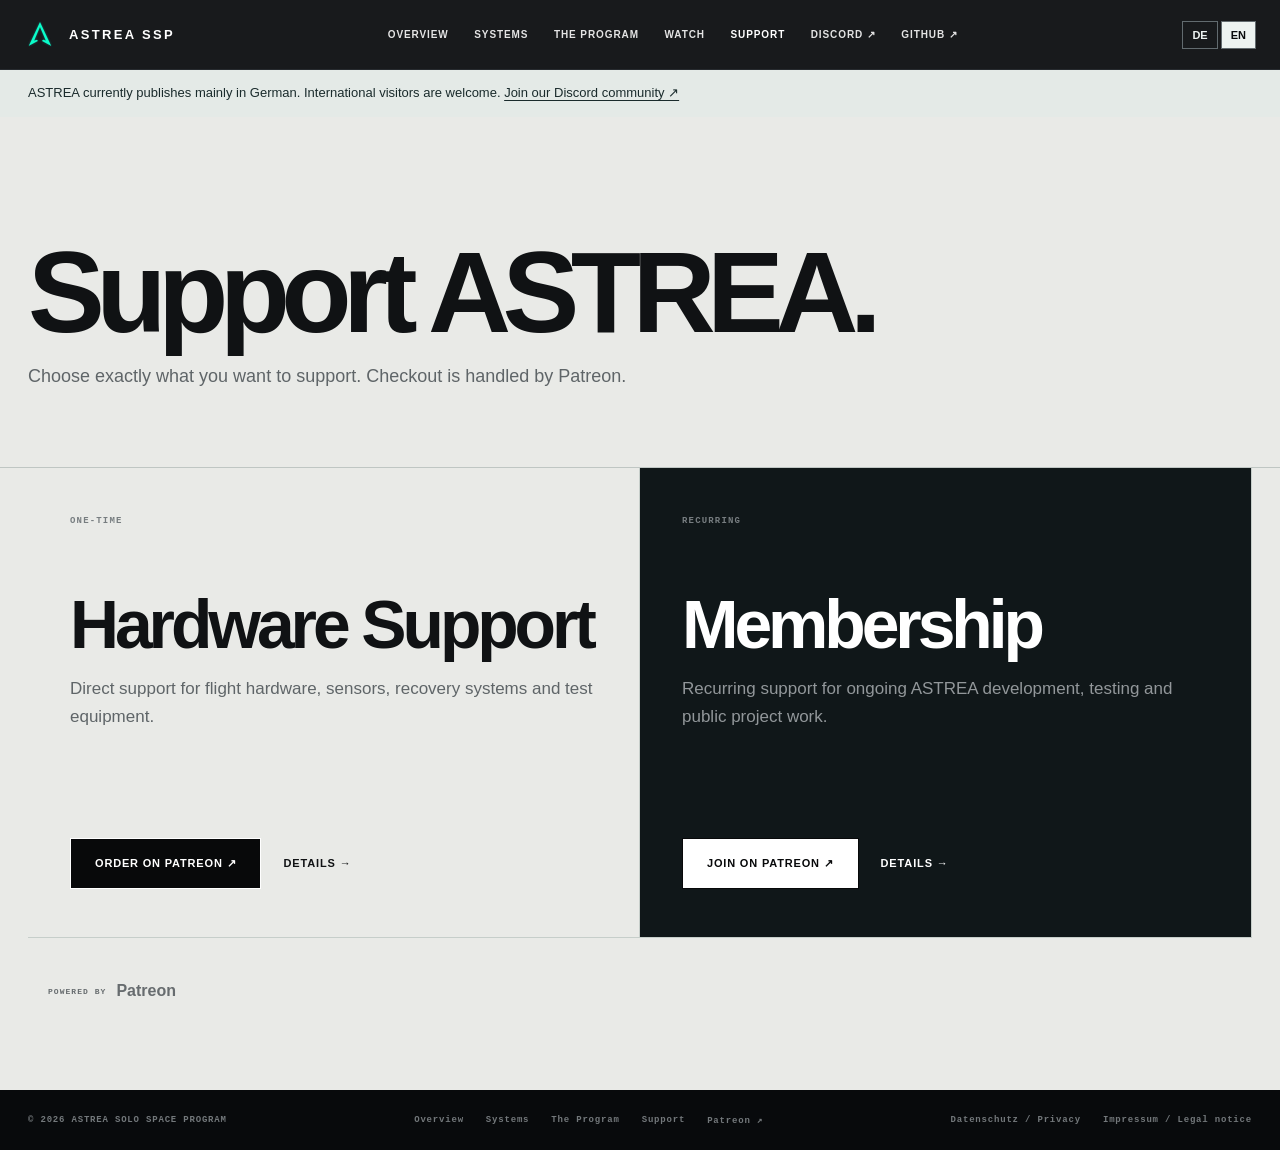
==== commit b3bc35aa: "Link legal drafts, remove third-party Patreon image and align language behavior" ====
--- a/support/index.html
+++ b/support/index.html
@@ -23,11 +23,11 @@
 </head>
 <body data-page="support">
 <header class="site-header">
-  <a class="brand" href="/" aria-label="ASTREA SSP home">
-    <img class="brand-logo" src="/logo.png" alt="ASTREA SSP logo">
+  <a class="brand" href="/" aria-label="ASTREA SSP Startseite / Home">
+    <img class="brand-logo" src="/logo.png" alt="">
     <span>ASTREA SSP</span>
   </a>
-  <button class="nav-toggle" aria-label="Open navigation" aria-expanded="false" data-i18n="menu">MENÜ</button>
+  <button type="button" class="nav-toggle" aria-label="Open navigation" aria-expanded="false" data-i18n="menu">MENÜ</button>
   <nav class="nav">
     <a href="/" data-i18n="nav_overview">Übersicht</a>
     <a href="/projects" data-i18n="nav_projects">Systeme</a>
@@ -83,7 +83,7 @@
 
   <div class="support-powered-wrap"><a class="patreon-line" href="https://patreon.com/astreassp" target="_blank" rel="noreferrer">
   <span>POWERED BY</span>
-  <img src="https://c14.patreon.com/thumbnail_Patreon_Wordmark_fb38c295a1.png" alt="Patreon">
+  <strong class="patreon-wordmark">Patreon</strong>
 </a></div>
 </main>
 <footer class="footer">
@@ -95,6 +95,7 @@
     <a href="/support">Support</a>
     <a href="https://patreon.com/astreassp" target="_blank" rel="noreferrer">Patreon ↗</a>
   </div>
+  <div class="as-legal-links"><a href="/privacy" data-privacy-link>Datenschutz / Privacy</a><a href="/impressum" data-imprint-link>Impressum / Legal notice</a></div>
 </footer>
 <script src="/assets/site.js"></script>
 <script src="/assets/support.js"></script>
--- a/assets/site.css
+++ b/assets/site.css
@@ -18,6 +18,21 @@
 .roadmap.roadmap--single,
 .roadmap.about-roadmap.about-roadmap--single,
 .detail-grid.detail-grid--single{grid-template-columns:minmax(0,1fr)}
-.index-card.index-card--clean{grid-template-columns:minmax(0,1fr)}
+
 .intro.intro--single .intro-copy,.roadmap.roadmap--single .roadmap-main{max-width:1000px}
 .detail-grid.detail-grid--single > div{max-width:860px}
+
+
+/* Accessibility and small-viewport resilience, October 2026 */
+:where(a,button,input,select,textarea,[tabindex]):focus-visible{outline:3px solid #00b994;outline-offset:3px}
+:where(button,a){-webkit-tap-highlight-color:transparent}
+.nav-toggle{min-height:44px;min-width:44px;cursor:pointer}
+.nav a{display:inline-flex;align-items:center;min-height:44px}
+.button{min-height:44px;justify-content:center;text-align:center}
+:where(img,svg,video,iframe){max-width:100%}
+img{height:auto}
+:where(.hero,.page-hero,.project-feature,.detail-grid,.intro,.roadmap,.footer)>*{min-width:0}
+:where(h1,h2,h3,p,a){overflow-wrap:break-word}
+@media(max-width:480px){.site-header{padding-inline:14px}.brand{gap:8px;letter-spacing:.08em}.hero,.page-hero{padding-inline:20px}.hero-actions{flex-wrap:wrap;gap:16px}.hero h1{font-size:clamp(38px,12vw,58px)}.hero-stage,.hero-graphic{max-height:320px}.footer{padding-inline:20px}}
+@media(max-width:320px){.brand span{font-size:11px}.nav-toggle{font-size:10px}.hero h1{font-size:36px}}
+@media(prefers-reduced-motion:reduce){*,*::before,*::after{scroll-behavior:auto!important;animation-duration:.01ms!important;animation-iteration-count:1!important;transition-duration:.01ms!important}}
--- a/assets/aerospace.css
+++ b/assets/aerospace.css
@@ -75,4 +75,65 @@
 .roadmap.roadmap--single,
 .roadmap.about-roadmap.about-roadmap--single,
 .detail-grid.detail-grid--single{grid-template-columns:minmax(0,1fr)}
-.index-card.index-card--clean{grid-template-columns:minmax(0,1fr)}
+
+
+/* Systems index: keep both content and artwork in explicit grid columns. */
+body[data-page="projects"] .project-index{width:min(1376px,100%);padding:84px 28px}
+body[data-page="projects"] .index-card.index-card--clean{
+  display:grid;
+  grid-template-columns:minmax(0,1.05fr) minmax(0,.95fr);
+  align-items:center;
+  gap:clamp(28px,5vw,80px);
+  min-width:0;
+  padding:65px 0;
+}
+body[data-page="projects"] .index-card.index-card--clean > div{min-width:0}
+body[data-page="projects"] .index-card.index-card--clean h2{
+  font-size:clamp(42px,6.3vw,86px);
+  overflow-wrap:normal;
+  hyphens:none;
+  letter-spacing:-.055em;
+}
+body[data-page="projects"] .index-card.index-card--clean .as-index-visual{
+  grid-column:auto;
+  min-width:0;
+  width:100%;
+  min-height:0;
+  aspect-ratio:479/326;
+  overflow:hidden;
+  display:grid;
+  place-items:center;
+  margin:0;
+}
+body[data-page="projects"] .index-card.index-card--clean .as-index-visual img{
+  display:block;
+  width:100%;
+  height:100%;
+  max-height:none;
+  object-fit:contain;
+}
+@media(max-width:820px){
+  body[data-page="projects"] .project-index{padding:45px 20px}
+  body[data-page="projects"] .index-card.index-card--clean{grid-template-columns:minmax(0,1fr);gap:25px;padding:48px 0}
+  body[data-page="projects"] .index-card.index-card--clean .as-index-visual{grid-column:1;aspect-ratio:479/326;max-height:350px}
+  body[data-page="projects"] .index-card.index-card--clean h2{font-size:clamp(45px,10vw,75px)}
+}
+
+/* Accessibility and language controls: restrained engineering UI */
+:focus-visible{outline:3px solid #8bdbd0!important;outline-offset:4px}
+.nav a{opacity:.88}
+.as-language-switch{display:flex;align-items:center;gap:3px;flex:none;margin-left:12px}
+.as-language-switch button{background:transparent;border:1px solid #626b6f;color:#edf3f1;padding:7px 9px;font:700 11px Arial,sans-serif;cursor:pointer}
+.as-language-switch button[aria-pressed="true"]{background:#edf3f1;color:#080a0c}
+.as-language-note{max-width:1376px;margin:0 auto;padding:13px 28px;background:#e4eae7;color:#1a2b2c;font-size:13px;line-height:1.6}
+.as-language-note a{text-decoration:underline;text-underline-offset:3px}
+.footer a:focus-visible,.nav a:focus-visible{opacity:1}
+.as-legal{max-width:980px;margin:0 auto;padding:75px 28px 110px;line-height:1.75}
+.as-legal h1{font-size:clamp(40px,6vw,74px);margin:0 0 15px}
+.as-legal h2{font-size:clamp(23px,3vw,34px);letter-spacing:-.03em;margin:44px 0 12px}
+.as-legal p,.as-legal li{font-size:16px;line-height:1.7}
+.as-legal a{text-decoration:underline;text-underline-offset:3px;overflow-wrap:anywhere}
+.as-legal .as-pending{border-left:3px solid #b08832;padding:12px 20px;background:#f4eee1}
+html[lang="de"] .as-en,html[lang="en"] .as-de{display:none!important}
+@media(max-width:800px){.as-language-switch{margin-left:auto;margin-right:10px}.as-language-note{padding:12px 20px}.as-legal{padding:52px 22px 80px}}
+@media(prefers-reduced-motion:reduce){html{scroll-behavior:auto}.button:hover,.index-card:hover .as-index-visual img{transform:none}}
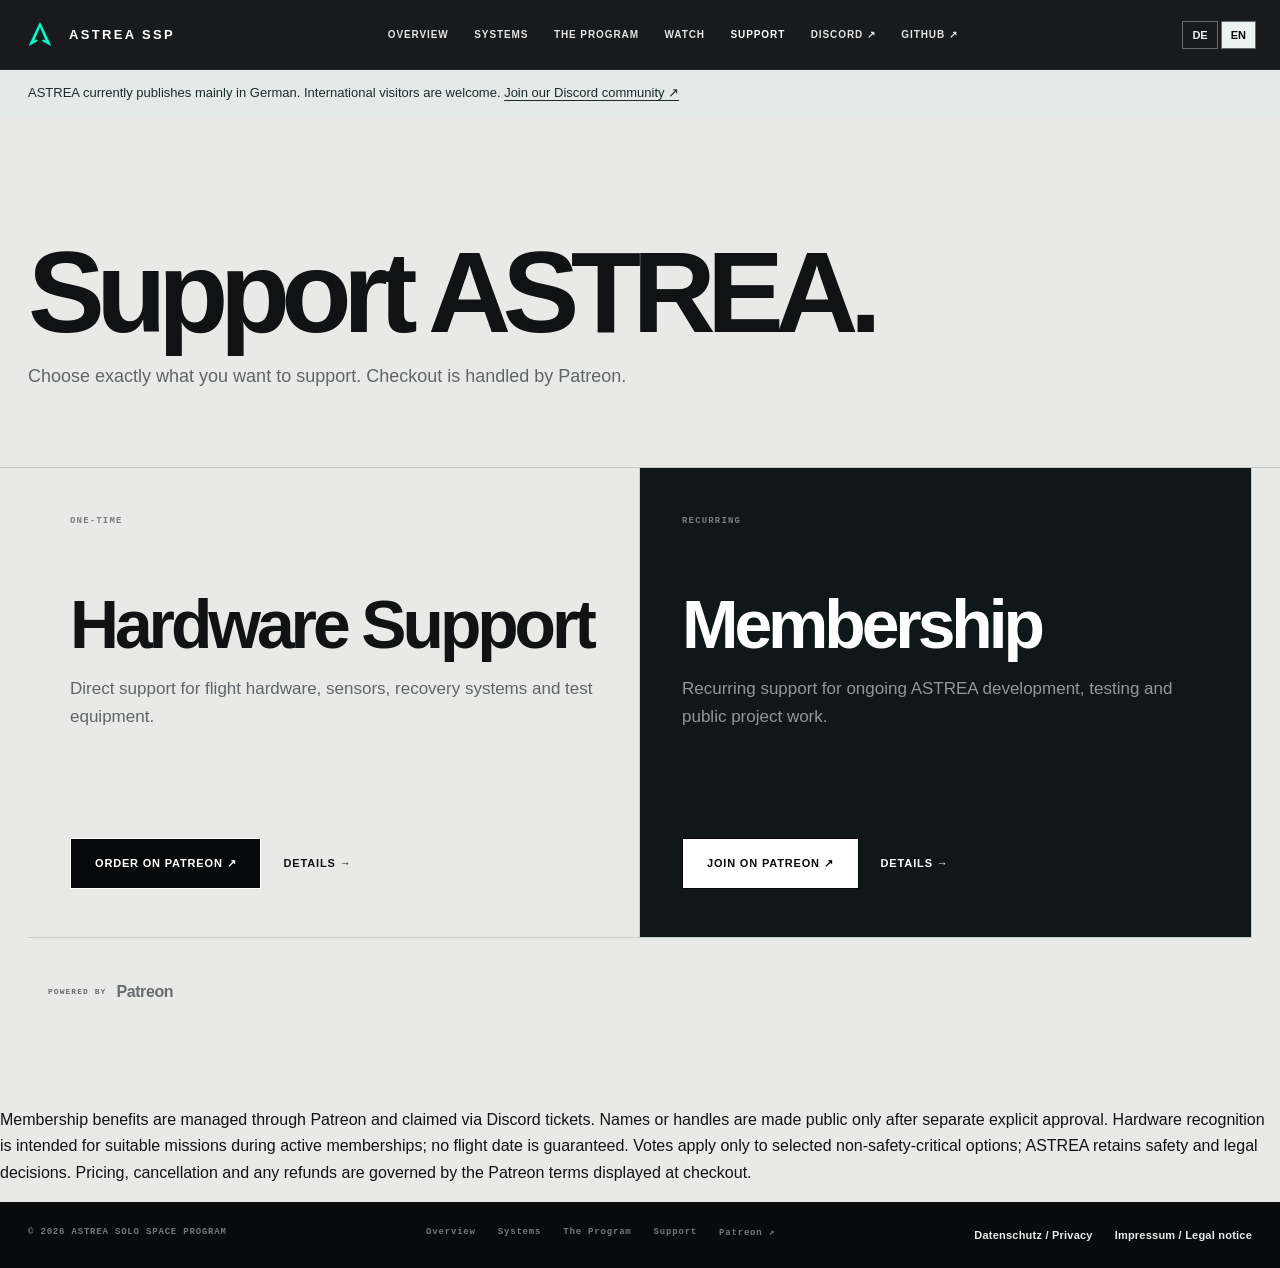
==== commit 44964034: "Explain Patreon fulfillment, supporter names and mission caveats" ====
--- a/support/index.html
+++ b/support/index.html
@@ -85,6 +85,7 @@
   <span>POWERED BY</span>
   <strong class="patreon-wordmark">Patreon</strong>
 </a></div>
+  <p class="as-support-terms" data-support="terms_note">Mitgliedschaftsvorteile werden über Patreon verwaltet und müssen im Discord-Ticket angefordert werden. Die Veröffentlichung von Namen setzt eine ausdrückliche Freigabe voraus. Hardware-Namensnennung erfolgt nur auf geeigneten Missionen während aktiver Mitgliedschaft, ohne zugesagtes Flugdatum. Preise und Konditionen stehen bei Patreon.</p>
 </main>
 <footer class="footer">
   <span data-i18n="copyright">© 2026 ASTREA SOLO SPACE PROGRAM</span>
--- a/assets/aerospace.css
+++ b/assets/aerospace.css
@@ -137,3 +137,7 @@
 html[lang="de"] .as-en,html[lang="en"] .as-de{display:none!important}
 @media(max-width:800px){.as-language-switch{margin-left:auto;margin-right:10px}.as-language-note{padding:12px 20px}.as-legal{padding:52px 22px 80px}}
 @media(prefers-reduced-motion:reduce){html{scroll-behavior:auto}.button:hover,.index-card:hover .as-index-visual img{transform:none}}
+
+.as-legal-links{display:flex;flex-wrap:wrap;gap:16px;align-items:center}
+.as-legal-links a{color:#e7eceb;font:700 11px/1.5 Arial,sans-serif;text-transform:none;letter-spacing:.02em}
+.patreon-wordmark{font:bold 16px/1.2 Arial,sans-serif;letter-spacing:-.025em}
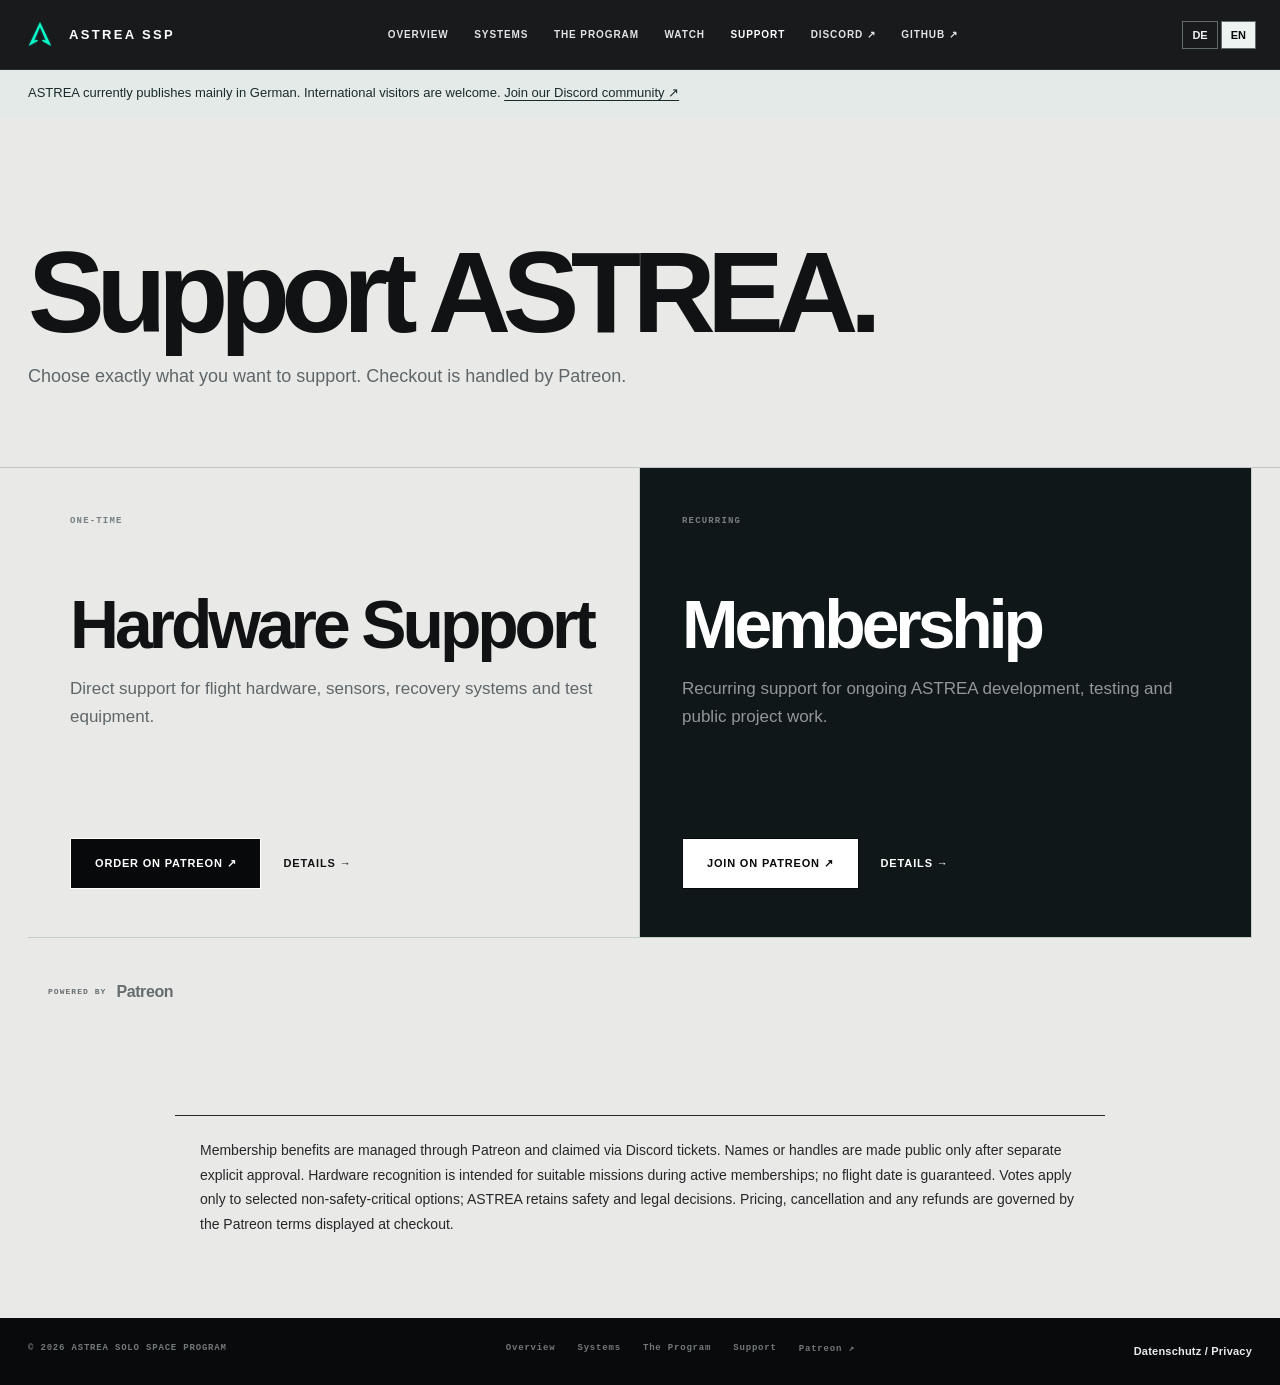
==== commit 897ecdc0: "Hide incomplete legal notice from public-facing navigation" ====
--- a/support/index.html
+++ b/support/index.html
@@ -96,7 +96,7 @@
     <a href="/support">Support</a>
     <a href="https://patreon.com/astreassp" target="_blank" rel="noreferrer">Patreon ↗</a>
   </div>
-  <div class="as-legal-links"><a href="/privacy" data-privacy-link>Datenschutz / Privacy</a><a href="/impressum" data-imprint-link>Impressum / Legal notice</a></div>
+  <div class="as-legal-links"><a href="/privacy" data-privacy-link>Datenschutz / Privacy</a></div>
 </footer>
 <script src="/assets/site.js"></script>
 <script src="/assets/support.js"></script>
--- a/assets/aerospace.css
+++ b/assets/aerospace.css
@@ -141,3 +141,39 @@
 .as-legal-links{display:flex;flex-wrap:wrap;gap:16px;align-items:center}
 .as-legal-links a{color:#e7eceb;font:700 11px/1.5 Arial,sans-serif;text-transform:none;letter-spacing:.02em}
 .patreon-wordmark{font:bold 16px/1.2 Arial,sans-serif;letter-spacing:-.025em}
+
+/* Long German legal headings and identifiers must wrap on narrow screens. */
+.as-legal h1,.as-legal h2{overflow-wrap:anywhere;hyphens:auto}
+.as-legal section{min-width:0;overflow-wrap:break-word}
+
+/* Low-friction professional contact section for technical and academic outreach. */
+.as-contact-section{background:#101719;color:#eef4f3;padding:95px max(28px,calc((100vw - 1376px)/2))}
+.as-contact-inner{max-width:820px}
+.as-contact-section h2{font-size:clamp(40px,6vw,72px);line-height:1.02;margin:0 0 24px}
+.as-contact-section p{max-width:660px;color:#becac8;font-size:18px}
+.as-contact-email{display:inline-block;font:bold clamp(17px,2vw,24px) Arial,sans-serif;letter-spacing:-.025em;border-bottom:1px solid #90b2ab;padding:10px 0;margin:18px 0;overflow-wrap:anywhere}
+.as-contact-section .as-contact-note{font-size:12px;color:#b4bfbd;line-height:1.5}
+@media(max-width:700px){.as-contact-section{padding:72px 24px}.as-contact-section p{font-size:16px}}
+
+.as-skip-link{position:fixed;z-index:999;top:8px;left:10px;transform:translateY(-180%);padding:12px 18px;background:#fff;color:#080a0c;border:2px solid #101719;font:700 14px Arial,sans-serif}
+.as-skip-link:focus{transform:none}
+
+/* Keep decorative avionics imagery within the smallest mobile viewport. */
+@media(max-width:400px){
+  .hero-stage{right:0;width:100%;max-width:100%;transform:none;overflow:hidden}
+  .hero-stage .esp32-photo{width:90%;max-width:90%;transform:none}
+}
+
+@media(max-width:400px){
+  .hero h1{font-size:clamp(43px,13.5vw,57px);overflow-wrap:anywhere}
+  .hero-lead{font-size:15px}
+}
+
+/* Prevent long translated end-of-page statements from widening 320 px viewports. */
+.statement{min-width:0;overflow-wrap:anywhere}
+.statement h2{max-width:100%;overflow-wrap:anywhere;hyphens:auto}
+.statement .button{max-width:100%;white-space:normal;text-align:center}
+@media(max-width:400px){
+  .statement{padding:78px 20px}
+  .statement h2{font-size:clamp(34px,11.2vw,45px);line-height:1.02;letter-spacing:-.05em}
+}
--- a/assets/support.css
+++ b/assets/support.css
@@ -13,3 +13,25 @@
 .support-buybox{background:#111719}.support-buy-label{color:#bad2cb}
 @media(max-width:900px){.support-product-card{border-right:0}.support-top{padding-top:75px}}
 @media(max-width:700px){.support-top{padding:70px 24px 36px}.support-products{padding:0 24px 30px}.support-product-card{padding:34px 22px}.support-detail{padding:35px 24px 90px}}
+
+.as-support-terms{max-width:930px;margin:24px auto 60px;padding:22px 25px;border-top:1px solid currentColor;font-size:14px;line-height:1.75;opacity:.9}
+
+/* Mobile typography must never cause horizontal page scrolling. */
+@media(max-width:700px){
+  .support-top h1{font-size:clamp(44px,11vw,68px);overflow-wrap:anywhere}
+  .support-product-card h2{font-size:clamp(38px,9vw,58px);overflow-wrap:break-word}
+  .support-single-copy h1{overflow-wrap:anywhere}
+  .support-single,.support-product-card,.support-single-copy{min-width:0}
+}
+
+/* Narrow-phone support pages: do not let long membership labels widen the grid. */
+@media(max-width:420px){
+  .support-detail{padding-inline:14px}
+  .support-single{grid-template-columns:minmax(0,1fr)}
+  .support-single-copy{padding:28px 18px}
+  .support-single-copy h1{font-size:clamp(36px,11vw,48px);line-height:1.02;overflow-wrap:anywhere;word-break:normal;hyphens:auto}
+  .support-single-copy>p,.support-list li{overflow-wrap:anywhere}
+  .support-buybox{min-width:0;padding:28px 18px}
+  .support-buybox .button{max-width:100%;white-space:normal;overflow-wrap:anywhere;text-align:center}
+  .support-product-card{min-width:0;padding:28px 18px}
+}
